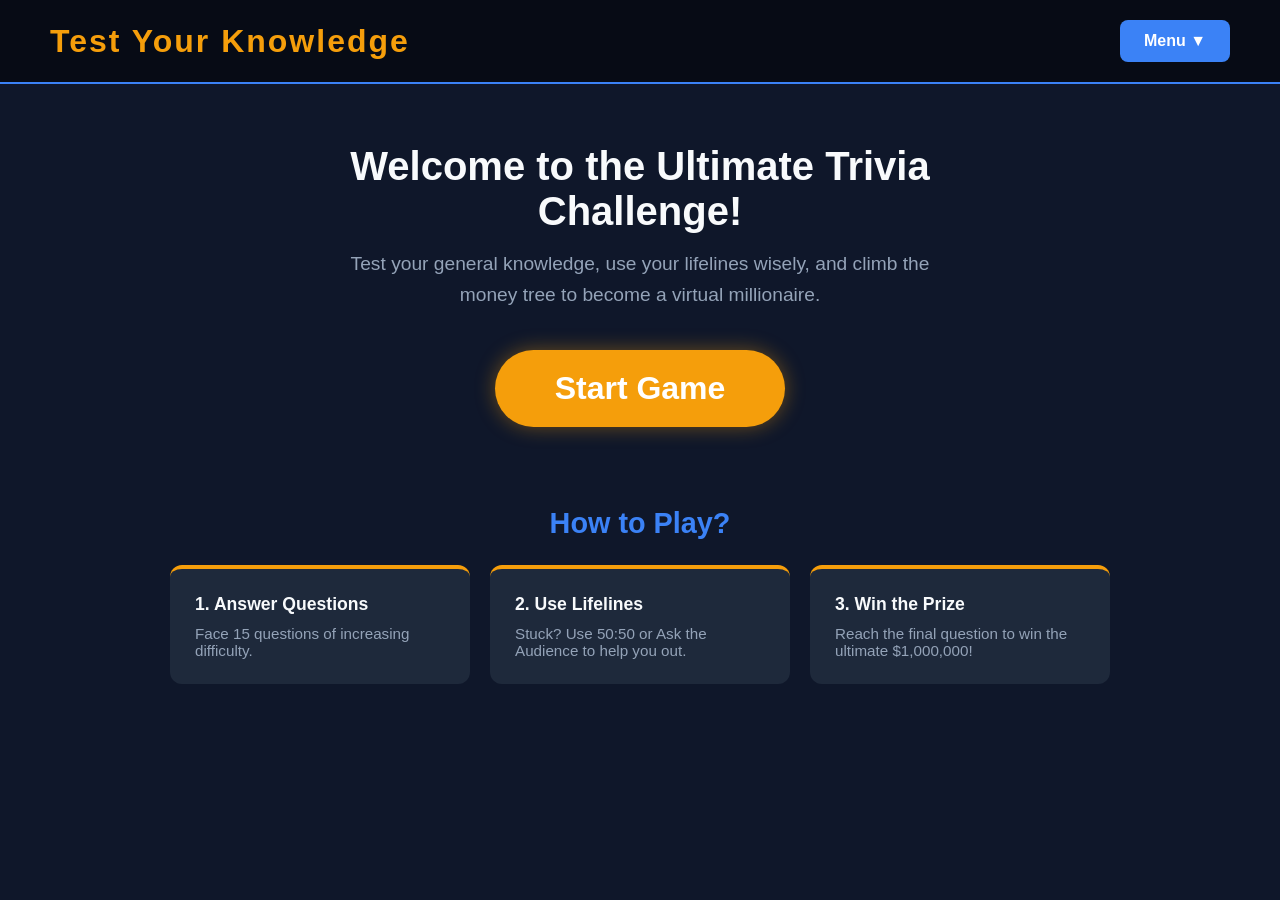
==== index.html @ d2284804 "minor fixes" ====
<!DOCTYPE html>
<html lang="en">
<head>
    <meta charset="UTF-8">
    <meta name="viewport" content="width=device-width, initial-scale=1.0">
    <title>Test Your Knowledge - Home</title>
    <link rel="stylesheet" href="style.css">
</head>
<body>

    <header>
        <h1>Test Your Knowledge</h1>
        <nav>
            <div class="dropdown">
                <button class="dropbtn">Menu ▼</button>
                <div class="dropdown-content">
                    <a href="index.html">Home</a>
                    <a href="user-panel.html">User Panel</a>
                    <a href="questions.html">Questions List</a>
                </div>
            </div>
        </nav>
    </header>

    <main class="home-main">
        <div class="hero-section">
            <h2>Welcome to the Ultimate Trivia Challenge!</h2>
            <p>Test your general knowledge, use your lifelines wisely, and climb the money tree to become a virtual millionaire.</p>
        </div>

        <a href="game.html" class="start-btn" style="text-decoration: none; display: inline-block; text-align: center;">Start Game</a>

        <div class="rules-section">
            <h3>How to Play?</h3>
            <div class="rules-grid">
                <div class="rule-box">
                    <h4>1. Answer Questions</h4>
                    <p>Face 15 questions of increasing difficulty.</p>
                </div>
                <div class="rule-box">
                    <h4>2. Use Lifelines</h4>
                    <p>Stuck? Use 50:50 or Ask the Audience to help you out.</p>
                </div>
                <div class="rule-box">
                    <h4>3. Win the Prize</h4>
                    <p>Reach the final question to win the ultimate $1,000,000!</p>
                </div>
            </div>
        </div>
    </main>

</body>
</html>
---- style.css ----
/* style.css */
:root {
    --bg-color: #0f172a;
    --text-color: #f8fafc;
    --primary: #3b82f6;
    --primary-hover: #2563eb;
    --accent: #f59e0b;
    --correct: #22c55e;
    --card-bg: #1e293b;
}

* {
    margin: 0;
    padding: 0;
    box-sizing: border-box;
    font-family: 'Segoe UI', Tahoma, Geneva, Verdana, sans-serif;
}

body {
    background-color: var(--bg-color);
    color: var(--text-color);
    display: flex;
    flex-direction: column;
    align-items: center;
    min-height: 100vh;
}

/* Header & Navigation */
header {
    width: 100%;
    padding: 20px 50px;
    display: flex;
    justify-content: space-between;
    align-items: center;
    background-color: rgba(0, 0, 0, 0.5);
    border-bottom: 2px solid var(--primary);
}

header h1 {
    color: var(--accent);
    letter-spacing: 2px;
}

/* Dropdown Menu */
.dropdown {
    position: relative;
    display: inline-block;
}

.dropbtn {
    background-color: var(--primary);
    color: white;
    padding: 12px 24px;
    font-size: 16px;
    border: none;
    border-radius: 8px;
    cursor: pointer;
    font-weight: bold;
    transition: background-color 0.3s ease;
}

.dropbtn:hover {
    background-color: var(--primary-hover);
}

.dropdown-content {
    display: none;
    position: absolute;
    right: 0;
    background-color: var(--card-bg);
    min-width: 200px;
    box-shadow: 0px 8px 16px 0px rgba(0,0,0,0.5);
    border-radius: 8px;
    overflow: hidden;
    z-index: 1;
}

.dropdown-content a {
    color: var(--text-color);
    padding: 12px 16px;
    text-decoration: none;
    display: block;
    transition: background-color 0.3s;
}

.dropdown-content a:hover {
    background-color: var(--primary);
}

.dropdown:hover .dropdown-content {
    display: block;
}

/* Main Content Wrapper */
main {
    flex: 1;
    display: flex;
    flex-direction: column;
    align-items: center;
    justify-content: center;
    width: 100%;
    max-width: 1200px;
    padding: 40px 20px;
}

/* Start Button (Home Page) */
.start-btn {
    background-color: var(--accent);
    color: #fff;
    font-size: 2rem;
    padding: 20px 60px;
    border: none;
    border-radius: 50px;
    cursor: pointer;
    font-weight: bold;
    box-shadow: 0 0 20px rgba(245, 158, 11, 0.4);
    transition: transform 0.2s, box-shadow 0.2s;
}

.start-btn:hover {
    transform: scale(1.05);
    box-shadow: 0 0 30px rgba(245, 158, 11, 0.7);
}

/* User Panel Stats */
.stats-container {
    display: flex;
    gap: 30px;
    margin-top: 30px;
    flex-wrap: wrap;
    justify-content: center;
}

.stat-card {
    background-color: var(--card-bg);
    padding: 30px;
    border-radius: 12px;
    text-align: center;
    min-width: 250px;
    border: 1px solid var(--primary);
}

.stat-card h3 {
    font-size: 1.2rem;
    color: var(--primary);
    margin-bottom: 15px;
}

.stat-card p {
    font-size: 2.5rem;
    font-weight: bold;
    color: var(--accent);
}

/* Questions List */
.questions-container {
    width: 100%;
    max-width: 800px;
}

.question-item {
    background-color: var(--card-bg);
    margin-bottom: 20px;
    padding: 20px;
    border-radius: 10px;
    border-left: 5px solid var(--primary);
    cursor: pointer;
    transition: background-color 0.3s;
}

.question-item:hover {
    background-color: #283548;
}

.question-text {
    font-size: 1.2rem;
    font-weight: bold;
}

.answers-list {
    list-style-type: none;
    margin-top: 15px;
    display: none; /* Ukryte domyślnie */
    grid-template-columns: 1fr 1fr;
    gap: 10px;
}

/* Pokaż odpowiedzi po najechaniu na pytanie */
.question-item:hover .answers-list {
    display: grid;
}

.answer-box {
    background-color: #0f172a;
    padding: 10px 15px;
    border-radius: 6px;
    border: 1px solid #334155;
    color: #cbd5e1;
}

/* Podświetlanie poprawnej odpowiedzi podczas hovera */
.question-item:hover .answer-box.correct {
    background-color: rgba(34, 197, 94, 0.2);
    border-color: var(--correct);
    color: var(--correct);
    font-weight: bold;
}

.home-main {
    justify-content: flex-start;
    gap: 40px;
    padding-top: 60px;
}

.hero-section {
    text-align: center;
    max-width: 600px;
}

.hero-section h2 {
    font-size: 2.5rem;
    color: var(--text-color);
    margin-bottom: 15px;
}

.hero-section p {
    font-size: 1.2rem;
    color: #94a3b8;
    line-height: 1.6;
}

.rules-section {
    width: 100%;
    margin-top: 40px;
    text-align: center;
}

.rules-section h3 {
    color: var(--primary);
    font-size: 1.8rem;
    margin-bottom: 25px;
}

.rules-grid {
    display: flex;
    gap: 20px;
    justify-content: center;
    flex-wrap: wrap;
}

.rule-box {
    background-color: var(--card-bg);
    padding: 25px;
    border-radius: 12px;
    border-top: 4px solid var(--accent);
    flex: 1;
    min-width: 250px;
    max-width: 300px;
    text-align: left;
    transition: transform 0.3s ease;
}

.rule-box:hover {
    transform: translateY(-5px);
}

.rule-box h4 {
    color: var(--text-color);
    margin-bottom: 10px;
    font-size: 1.1rem;
}

.rule-box p {
    color: #94a3b8;
    font-size: 0.95rem;
}

/* --- User Panel --- */
.panel-main {
    align-items: center;
    justify-content: flex-start;
}

.profile-header {
    display: flex;
    align-items: center;
    gap: 20px;
    background-color: var(--card-bg);
    padding: 20px 40px;
    border-radius: 12px;
    border: 1px solid #334155;
    margin-bottom: 20px;
    width: 100%;
    max-width: 800px;
}

.avatar {
    font-size: 3rem;
    background-color: var(--primary);
    width: 80px;
    height: 80px;
    display: flex;
    justify-content: center;
    align-items: center;
    border-radius: 50%;
}

.profile-info h2 {
    color: var(--accent);
    margin-bottom: 5px;
}

.profile-info p {
    color: #94a3b8;
}

.history-section {
    width: 100%;
    max-width: 800px;
    margin-top: 40px;
    background-color: var(--card-bg);
    padding: 25px;
    border-radius: 12px;
    border: 1px solid #334155;
}

.history-section h3 {
    color: var(--primary);
    margin-bottom: 20px;
}

.history-table {
    width: 100%;
    border-collapse: collapse;
    text-align: left;
}

.history-table th, .history-table td {
    padding: 12px 15px;
    border-bottom: 1px solid #334155;
}

.history-table th {
    color: #cbd5e1;
    font-weight: bold;
    background-color: rgba(0,0,0,0.2);
}

.history-table tr:hover {
    background-color: rgba(255, 255, 255, 0.05);
}

/* --- Questions List --- */
.questions-main {
    justify-content: flex-start;
}

.filters-bar {
    display: flex;
    gap: 15px;
    margin-bottom: 30px;
    flex-wrap: wrap;
}

.search-input, .filter-select {
    padding: 10px 15px;
    background-color: #0f172a;
    border: 1px solid #334155;
    color: var(--text-color);
    border-radius: 6px;
    font-size: 1rem;
    outline: none;
}

.search-input {
    flex: 1;
    min-width: 200px;
}

.search-input:focus, .filter-select:focus {
    border-color: var(--primary);
}

.question-header {
    display: flex;
    gap: 10px;
    margin-bottom: 10px;
}

.difficulty-badge, .category-badge {
    font-size: 0.8rem;
    padding: 4px 8px;
    border-radius: 4px;
    font-weight: bold;
}

.category-badge {
    background-color: #334155;
    color: #f8fafc;
}

.difficulty-badge.easy { background-color: rgba(34, 197, 94, 0.2); color: #22c55e; }
.difficulty-badge.medium { background-color: rgba(245, 158, 11, 0.2); color: #f59e0b; }
.difficulty-badge.hard { background-color: rgba(239, 68, 68, 0.2); color: #ef4444; }

.pagination {
    display: flex;
    justify-content: space-between;
    align-items: center;
    margin-top: 30px;
    background-color: var(--card-bg);
    padding: 15px 20px;
    border-radius: 8px;
}

.page-btn {
    background-color: var(--primary);
    color: white;
    border: none;
    padding: 8px 16px;
    border-radius: 6px;
    cursor: pointer;
    font-weight: bold;
    transition: background-color 0.3s;
}

.page-btn:hover {
    background-color: var(--primary-hover);
}

.page-info {
    color: #94a3b8;
    font-weight: bold;
}

/* --- Game Page --- */

.game-main {
    flex-direction: row; /* Układ obok siebie */
    align-items: flex-start;
    gap: 30px;
    padding-top: 40px;
}

/* Lewa strona (Pytania i odpowiedzi) */
.game-board {
    flex: 1;
    display: flex;
    flex-direction: column;
    align-items: center;
    width: 100%;
}

.lifelines {
    display: flex;
    gap: 20px;
    margin-bottom: 40px;
}

.lifeline-btn {
    background-color: transparent;
    border: 2px solid var(--primary);
    color: var(--text-color);
    padding: 10px 20px;
    border-radius: 50px;
    font-size: 1.1rem;
    font-weight: bold;
    cursor: pointer;
    transition: all 0.3s ease;
}

.lifeline-btn:hover {
    background-color: var(--primary);
    box-shadow: 0 0 15px rgba(59, 130, 246, 0.5);
}

.question-display {
    width: 100%;
    background-color: var(--card-bg);
    border: 2px solid var(--accent);
    padding: 30px 40px;
    border-radius: 15px;
    text-align: center;
    margin-bottom: 30px;
    box-shadow: 0 0 20px rgba(245, 158, 11, 0.2);
}

.question-display h2 {
    font-size: 1.8rem;
    color: var(--text-color);
}

.answers-board {
    width: 100%;
    display: grid;
    grid-template-columns: 1fr 1fr;
    gap: 20px;
    margin-bottom: 30px;
}

.answer-btn {
    background-color: #0f172a;
    border: 2px solid #334155;
    color: var(--text-color);
    padding: 15px 20px;
    font-size: 1.2rem;
    border-radius: 10px;
    cursor: pointer;
    text-align: left;
    transition: all 0.3s ease;
}

.answer-btn .letter {
    color: var(--accent);
    font-weight: bold;
    margin-right: 10px;
}

.answer-btn:hover {
    border-color: var(--primary);
    background-color: rgba(59, 130, 246, 0.1);
}

/* Stan "wybrana odpowiedź" (do późniejszego użycia w JS) */
.answer-btn.selected {
    background-color: var(--accent);
    border-color: var(--accent);
    color: #fff;
}
.answer-btn.selected .letter { color: #fff; }

.game-actions {
    margin-top: 20px;
}

.walk-away-btn {
    background-color: #334155;
    color: #cbd5e1;
    border: none;
    padding: 10px 20px;
    border-radius: 8px;
    cursor: pointer;
    transition: background-color 0.3s;
}

.walk-away-btn:hover {
    background-color: #475569;
}

/* Prawa strona (Drzewko wygranych) */
.money-tree {
    width: 280px;
    background-color: var(--card-bg);
    padding: 20px;
    border-radius: 15px;
    border: 1px solid #334155;
}

.money-tree ul {
    list-style: none;
    display: flex;
    flex-direction: column;
    gap: 5px;
}

.prize-level {
    display: flex;
    justify-content: space-between;
    padding: 8px 15px;
    border-radius: 6px;
    color: #94a3b8;
    font-size: 1.1rem;
}

.prize-level span {
    font-weight: bold;
}

/* Stany nagród */
.prize-level.safe-haven {
    color: var(--text-color);
}

.prize-level.passed {
    opacity: 0.5;
}

.prize-level.current {
    background-color: var(--accent);
    color: #fff;
    box-shadow: 0 0 10px rgba(245, 158, 11, 0.5);
}

/* RWD - Responsywność dla mniejszych ekranów */
@media (max-width: 900px) {
    .game-main {
        flex-direction: column;
        align-items: center;
    }
    .money-tree {
        width: 100%;
        max-width: 400px;
    }
    .answers-board {
        grid-template-columns: 1fr; /* Odpowiedzi jedna pod drugą na telefonach */
    }
}
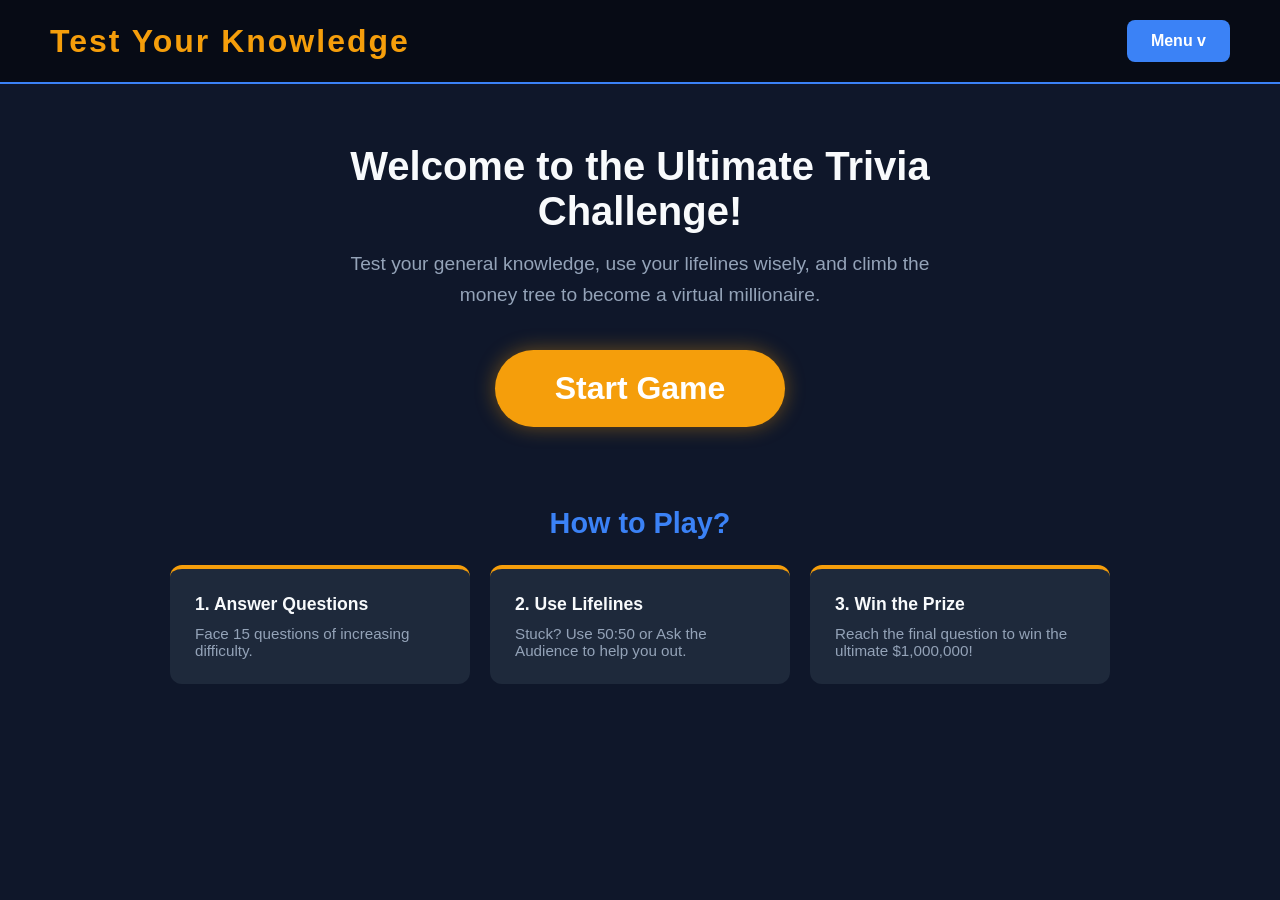
==== commit 5f2cd01b: "mega commit bo malo czasu zostalo mikolaj merguj blagam" ====
--- a/index.html
+++ b/index.html
@@ -10,9 +10,9 @@
 
     <header>
         <h1>Test Your Knowledge</h1>
-        <nav>
+        <nav aria-label="Main navigation">
             <div class="dropdown">
-                <button class="dropbtn">Menu ▼</button>
+                <button class="dropbtn" aria-haspopup="true">Menu v</button>
                 <div class="dropdown-content">
                     <a href="index.html">Home</a>
                     <a href="user-panel.html">User Panel</a>
--- a/style.css
+++ b/style.css
@@ -25,6 +25,27 @@
     min-height: 100vh;
 }
 
+.sr-only {
+    position: absolute;
+    width: 1px;
+    height: 1px;
+    padding: 0;
+    margin: -1px;
+    overflow: hidden;
+    clip: rect(0, 0, 0, 0);
+    white-space: nowrap;
+    border: 0;
+}
+
+button:focus-visible,
+a:focus-visible,
+select:focus-visible,
+input:focus-visible,
+.question-item:focus-visible {
+    outline: 3px solid var(--accent);
+    outline-offset: 3px;
+}
+
 /* Header & Navigation */
 header {
     width: 100%;
@@ -186,7 +207,9 @@
 }
 
 /* Pokaż odpowiedzi po najechaniu na pytanie */
-.question-item:hover .answers-list {
+.question-item:hover .answers-list,
+.question-item:focus-within .answers-list,
+.question-item:focus .answers-list {
     display: grid;
 }
 
@@ -199,7 +222,9 @@
 }
 
 /* Podświetlanie poprawnej odpowiedzi podczas hovera */
-.question-item:hover .answer-box.correct {
+.question-item:hover .answer-box.correct,
+.question-item:focus-within .answer-box.correct,
+.question-item:focus .answer-box.correct {
     background-color: rgba(34, 197, 94, 0.2);
     border-color: var(--correct);
     color: var(--correct);
@@ -275,7 +300,49 @@
     font-size: 0.95rem;
 }
 
-/* --- User Panel --- */
+.questions-search {
+    width: 100%;
+    margin-bottom: 20px;
+}
+
+.questions-status {
+    color: #94a3b8;
+    margin-bottom: 20px;
+    font-weight: bold;
+}
+
+.questions-status.loading::before {
+    content: "";
+    display: inline-block;
+    width: 12px;
+    height: 12px;
+    margin-right: 8px;
+    border: 2px solid #334155;
+    border-top-color: var(--accent);
+    border-radius: 50%;
+    vertical-align: -2px;
+    animation: spin 0.8s linear infinite;
+}
+
+.questions-status.error {
+    color: #fecaca;
+}
+
+@keyframes spin {
+    to {
+        transform: rotate(360deg);
+    }
+}
+
+.questions-list {
+    width: 100%;
+}
+
+.filters-bar .page-btn {
+    min-width: 140px;
+}
+
+/* User Panel  */
 .panel-main {
     align-items: center;
     justify-content: flex-start;
@@ -324,6 +391,23 @@
     border: 1px solid #334155;
 }
 
+.panel-actions {
+    width: 100%;
+    max-width: 800px;
+    display: flex;
+    justify-content: flex-end;
+    margin-top: 20px;
+}
+
+.reset-stats-btn {
+    background-color: rgba(239, 68, 68, 0.2);
+    color: #fecaca;
+}
+
+.reset-stats-btn:hover {
+    background-color: rgba(239, 68, 68, 0.35);
+}
+
 .history-section h3 {
     color: var(--primary);
     margin-bottom: 20px;
@@ -350,7 +434,12 @@
     background-color: rgba(255, 255, 255, 0.05);
 }
 
-/* --- Questions List --- */
+.empty-history-row td {
+    color: #94a3b8;
+    text-align: center;
+}
+
+/*  Questions List  */
 .questions-main {
     justify-content: flex-start;
 }
@@ -433,7 +522,7 @@
     font-weight: bold;
 }
 
-/* --- Game Page --- */
+/*  Game Page  */
 
 .game-main {
     flex-direction: row; /* Układ obok siebie */
@@ -472,6 +561,19 @@
 .lifeline-btn:hover {
     background-color: var(--primary);
     box-shadow: 0 0 15px rgba(59, 130, 246, 0.5);
+}
+
+.lifeline-btn:disabled {
+    border-color: #334155;
+    color: #64748b;
+    cursor: not-allowed;
+    opacity: 0.7;
+    box-shadow: none;
+}
+
+.lifeline-btn:disabled:hover {
+    background-color: transparent;
+    box-shadow: none;
 }
 
 .question-display {
@@ -545,6 +647,51 @@
 
 .walk-away-btn:hover {
     background-color: #475569;
+}
+
+.game-status {
+    color: #94a3b8;
+    margin-bottom: 15px;
+    font-weight: bold;
+}
+
+.answer-btn.correct {
+    background-color: rgba(34, 197, 94, 0.2);
+    border-color: var(--correct);
+    color: var(--correct);
+    font-weight: bold;
+}
+
+.answer-btn.wrong {
+    background-color: rgba(239, 68, 68, 0.2);
+    border-color: #ef4444;
+    color: #ef4444;
+    font-weight: bold;
+}
+
+.answer-btn:disabled {
+    cursor: not-allowed;
+}
+
+.game-actions {
+    display: flex;
+    gap: 15px;
+    flex-wrap: wrap;
+    justify-content: center;
+}
+
+.page-btn.disabled,
+.page-btn:disabled {
+    background-color: #334155;
+    color: #94a3b8;
+    cursor: not-allowed;
+    opacity: 0.6;
+    box-shadow: none;
+    transform: none;
+}
+
+.page-btn {
+    transition: all 0.3s ease;
 }
 
 /* Prawa strona (Drzewko wygranych) */
@@ -604,4 +751,4 @@
     .answers-board {
         grid-template-columns: 1fr; /* Odpowiedzi jedna pod drugą na telefonach */
     }
-}+}
